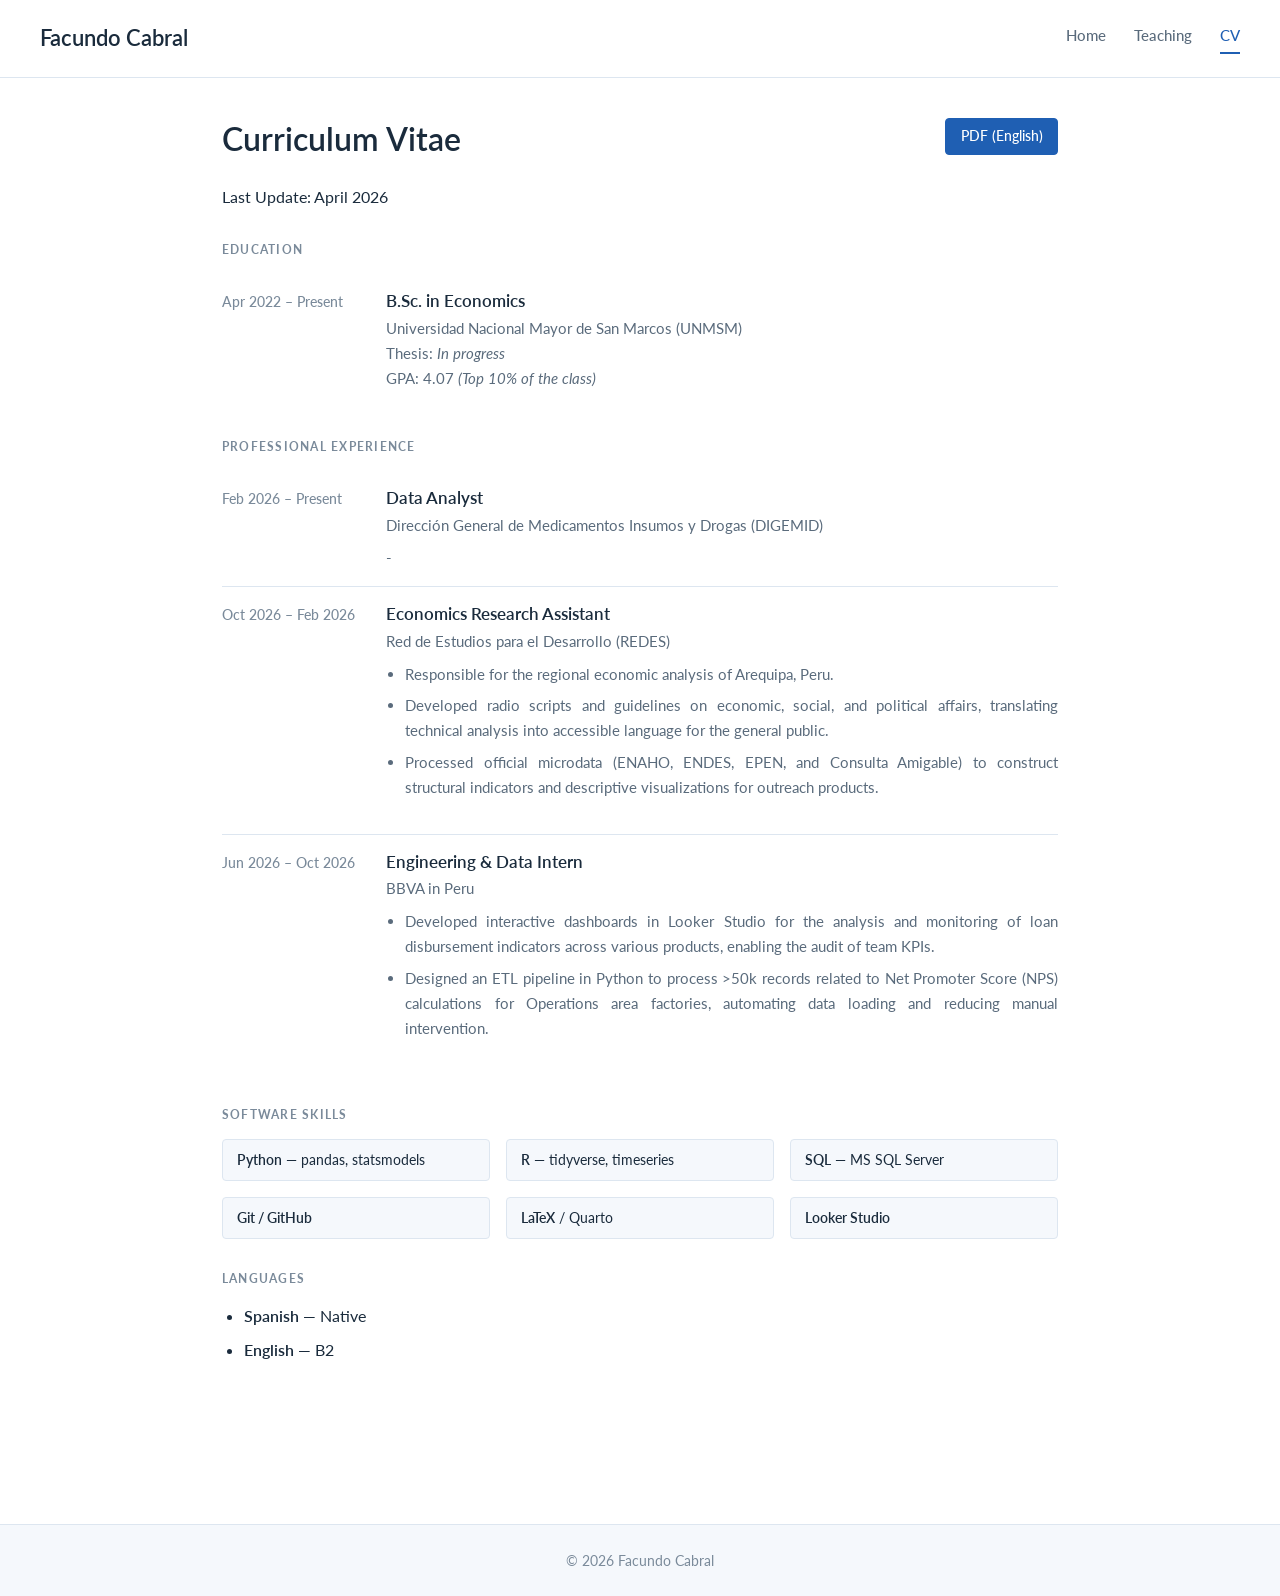
==== cv.html @ d29c53a3 "Initial commit: Portfolio deployment" ====
<!DOCTYPE html>
<html lang="es">
<head>
  <meta charset="UTF-8">
  <meta name="viewport" content="width=device-width, initial-scale=1.0">
  <title>CV — Facundo Cabral</title>
  <meta name="description" content="Currículum Vitae de Facundo Cabral.">
  <link rel="icon" type="image/svg+xml" href="assets/favicon.svg">
  <link rel="stylesheet" href="css/styles.css">
</head>
<body>

  <header class="site-header">
    <div class="header-inner">
      <a href="index.html" class="site-title">Facundo Cabral</a>
      <nav class="site-nav">
        <a href="index.html">Home</a>
        <a href="teaching.html">Teaching</a>
        <!--<a href="research.html">Research</a>-->
        <!--<a href="software.html">Software</a>-->
        <!--<a href="posts.html">Posts</a>-->
        <a href="cv.html" class="active">CV</a>
      </nav>
    </div>
  </header>

  <main class="page-single">

    <div style="display:flex;justify-content:space-between;align-items:flex-start;flex-wrap:wrap;gap:1rem;margin-bottom:1.5rem;">
      <h1 style="margin:0;">Curriculum Vitae</h1>
      <a href="#" class="btn btn-primary">PDF (English)</a>
    </div>
    <p>Last Update: April 2026</p>

    <div class="cv-block">
      <h2 class="section-label">Education</h2>
      <div class="cv-entry">
        <div class="cv-date">Apr 2022 – Present</div>
        <div class="cv-detail">
          <h4>B.Sc. in Economics</h4>
          <p>Universidad Nacional Mayor de San Marcos (UNMSM)</p>
          <p> Thesis: <em>In progress</em></p>
          <p> GPA: 4.07 <em>(Top 10% of the class)</em></p>
        </div>
      </div>
    </div>

    <div class="cv-block">
      <h2 class="section-label">Professional Experience</h2>
      <div class="cv-entry">
        <div class="cv-date">Feb 2026 – Present</div>
        <div class="cv-detail">
          <h4>Data Analyst</h4>
          <p class="place">Dirección General de Medicamentos Insumos y Drogas (DIGEMID)</p>
          <p>-</p>
        </div>
      </div>
      <div class="cv-entry">
        <div class="cv-date">Oct 2026 – Feb 2026</div>
        <div class="cv-detail">
          <h4>Economics Research Assistant</h4>
          <p class="place">Red de Estudios para el Desarrollo (REDES)</p>
          <ul class="cv-description">
              <li>Responsible for the regional economic analysis of Arequipa, Peru.</li>
              <li>Developed radio scripts and guidelines on economic, social, and political affairs, translating technical analysis into accessible language for the general public.</li>
              <li>Processed official microdata (ENAHO, ENDES, EPEN, and Consulta Amigable) to construct structural indicators and descriptive visualizations for outreach products.</li>
          </ul>
      </div>
      </div>
      <div class="cv-entry">
        <div class="cv-date">Jun 2026 – Oct 2026</div>
        <div class="cv-detail">
          <h4>Engineering &amp; Data Intern</h4>
          <p class="place">BBVA in Peru</p>
          <ul class="cv-description">
              <li>Developed interactive dashboards in Looker Studio for the analysis and monitoring of loan disbursement indicators across various products, enabling the audit of team KPIs.</li>
              <li>Designed an ETL pipeline in Python to process >50k records related to Net Promoter Score (NPS) calculations for Operations area factories, automating data loading and reducing manual intervention.</li>
          </ul>
      </div>
      </div>
    </div>

    <div class="cv-block">
      <h2 class="section-label">Software Skills</h2>
      <div class="skills-grid">
        <div class="skill-tag"><strong>Python</strong> — pandas, statsmodels</div>
        <div class="skill-tag"><strong>R</strong> — tidyverse, timeseries</div>
        <div class="skill-tag"><strong>SQL</strong> — MS SQL Server</div>
        <div class="skill-tag"><strong>Git / GitHub</strong></div>
        <div class="skill-tag"><strong>LaTeX</strong> / Quarto</div>
        <div class="skill-tag"><strong>Looker Studio</strong></div>
      </div>
    </div>

    <div class="cv-block">
      <h2 class="section-label">Languages</h2>
      <ul>
        <li><strong>Spanish</strong> — Native</li>
        <li><strong>English</strong> — B2</li>
      </ul>
    </div>

  </main>

  <footer class="site-footer">
    &copy; 2026 Facundo Cabral
  </footer>

</body>
</html>
---- css/styles.css ----
@import url("https://fonts.googleapis.com/css2?family=Lato:ital,wght@0,300;0,400;0,700;0,900;1,300;1,400;1,700&display=swap");

/* =========================================================
   Portfolio – Professional Blue Theme
   ========================================================= */

:root {
  --color-bg: #ffffff;
  --color-surface: #f5f8fc;
  --color-surface-alt: #eef3fa;
  --color-border: #dde6f0;
  --color-text: #1a2b3c;
  --color-text-muted: #5a6b7c;
  --color-text-soft: #7a8a9a;
  --color-accent: #1f5fb3;
  --color-accent-hover: #154a8f;
  --color-accent-soft: #e6efff;

  --font-serif: "Lato", -apple-system, BlinkMacSystemFont, "Segoe UI", sans-serif;
  --font-sans: "Lato", -apple-system, BlinkMacSystemFont, "Segoe UI", sans-serif;
  --font-mono: "Lato", -apple-system, BlinkMacSystemFont, "Segoe UI", sans-serif;

  --max-width: 1200px;
  --sidebar-width: 280px;

  --radius-sm: 4px;
  --radius-md: 8px;
  --radius-lg: 12px;

  --shadow-sm: 0 1px 2px rgba(26, 43, 60, 0.04);
  --shadow-md: 0 4px 12px rgba(26, 43, 60, 0.08);
}

* {
  box-sizing: border-box;
}

html {
  scroll-behavior: smooth;
}

body {
  margin: 0;
  padding: 0;
  font-family: var(--font-sans);
  font-size: 16px;
  line-height: 1.65;
  color: var(--color-text);
  background-color: var(--color-bg);
  -webkit-font-smoothing: antialiased;
  -moz-osx-font-smoothing: grayscale;
}

/* =========================================================
   Typography
   ========================================================= */

h1, h2, h3, h4, h5, h6 {
  font-family: var(--font-serif);
  font-weight: 600;
  color: var(--color-text);
  margin-top: 0;
  line-height: 1.3;
}

h1 { font-size: 2rem; margin-bottom: 1rem; }
h2 { font-size: 1.6rem; margin-bottom: 0.85rem; }
h3 { font-size: 1.25rem; margin-bottom: 0.6rem; }
h4 { font-size: 1.05rem; margin-bottom: 0.5rem; }

p {
  margin: 0 0 1.1rem;
  text-align: justify;
}

a {
  color: var(--color-accent);
  text-decoration: none;
  border-bottom: 1px solid transparent;
  transition: color 0.15s ease, border-color 0.15s ease;
}

a:hover {
  color: var(--color-accent-hover);
  border-bottom-color: var(--color-accent-hover);
}

code {
  font-family: var(--font-mono);
  font-size: 0.9em;
  background: var(--color-surface);
  padding: 0.15em 0.4em;
  border-radius: var(--radius-sm);
  color: var(--color-text);
}

ul {
  padding-left: 1.4rem;
  margin: 0 0 1.1rem;
  text-align: justify;
}

ul li {
  margin-bottom: 0.5rem;
}

em { font-style: italic; }
strong { font-weight: 600; }

/* =========================================================
   Layout
   ========================================================= */

.site-header {
  background: var(--color-bg);
  border-bottom: 1px solid var(--color-border);
  padding: 1.25rem 2rem;
  position: sticky;
  top: 0;
  z-index: 100;
  backdrop-filter: blur(8px);
  background: rgba(255, 255, 255, 0.92);
}

.header-inner {
  max-width: var(--max-width);
  margin: 0 auto;
  display: flex;
  align-items: center;
  justify-content: space-between;
  gap: 1.5rem;
}

.site-title {
  font-family: var(--font-serif);
  font-size: 1.4rem;
  font-weight: 600;
  color: var(--color-text);
  border-bottom: none;
}

.site-title:hover {
  color: var(--color-accent);
  border-bottom: none;
}

.site-nav {
  display: flex;
  gap: 1.75rem;
}

.site-nav a {
  color: var(--color-text-muted);
  font-size: 0.95rem;
  font-weight: 500;
  border-bottom: 2px solid transparent;
  padding-bottom: 0.25rem;
}

.site-nav a:hover,
.site-nav a.active {
  color: var(--color-accent);
  border-bottom-color: var(--color-accent);
}

/* Main wrapper */

.page {
  max-width: var(--max-width);
  margin: 0 auto;
  padding: 2.5rem 2rem 4rem;
  display: grid;
  grid-template-columns: var(--sidebar-width) 1fr;
  gap: 3rem;
}

.page-single {
  max-width: 900px;
  margin: 0 auto;
  padding: 2.5rem 2rem 4rem;
}

/* =========================================================
   Sidebar
   ========================================================= */

.sidebar {
  background: var(--color-surface);
  border: 1px solid var(--color-border);
  border-radius: var(--radius-lg);
  padding: 1.75rem;
  position: sticky;
  top: 6rem;
  align-self: start;
}

.sidebar-photo {
  width: 100%;
  aspect-ratio: 1;
  border-radius: var(--radius-md);
  background: var(--color-accent-soft);
  margin-bottom: 1.25rem;
  overflow: hidden;
  display: block;
}

.sidebar-photo img {
  width: 100%;
  height: 100%;
  object-fit: cover;
  display: block;
}

.sidebar-name {
  font-family: var(--font-serif);
  font-size: 1.5rem;
  font-weight: 600;
  margin: 0 0 0.75rem;
  color: var(--color-text);
}

.sidebar-tags {
  list-style: none;
  padding: 0;
  margin: 0 0 1.5rem;
  font-size: 0.95rem;
  color: var(--color-text-muted);
}

.sidebar-tags li {
  margin-bottom: 0.25rem;
}

.sidebar-section-label {
  font-size: 0.75rem;
  font-weight: 600;
  letter-spacing: 0.08em;
  text-transform: uppercase;
  color: var(--color-text-soft);
  margin-bottom: 0.6rem;
}

.sidebar-links {
  list-style: none;
  padding: 0;
  margin: 0;
}

.sidebar-links li {
  margin-bottom: 0.55rem;
}

.sidebar-links a {
  display: flex;
  align-items: center;
  gap: 0.6rem;
  color: var(--color-text);
  font-size: 0.95rem;
  border-bottom: none;
}

.sidebar-links a:hover {
  color: var(--color-accent);
}

.sidebar-links svg {
  width: 18px;
  height: 18px;
  flex-shrink: 0;
  color: var(--color-accent);
}

/* =========================================================
   Content
   ========================================================= */

.content {
  min-width: 0;
}

.content p {
  font-size: 1.02rem;
  color: var(--color-text);
}

.section {
  margin-bottom: 3rem;
}

.section-label {
  font-size: 0.78rem;
  font-weight: 700;
  letter-spacing: 0.1em;
  text-transform: uppercase;
  color: var(--color-text-soft);
  margin: 2rem 0 1rem;
}

/* Affiliations row */

.affiliations {
  display: flex;
  flex-wrap: wrap;
  align-items: center;
  justify-content: center;
  gap: 2rem;
  margin-top: 20px;
}

/* Agregamos esto para quitar la línea del enlace */
.affiliations a {
  text-decoration: none;
  border-bottom: none;
  display: inline-block;
}

.affiliation-logo {
  height: 56px;
  width: auto;
  max-width: 110px;
  object-fit: contain;
  opacity: 0.65;
  filter: grayscale(100%);
  transition: opacity 0.2s, filter 0.2s, transform 0.2s;
  /* Asegura que no haya bordes fantasmas */
  border: none; 
  display: block; 
}

.affiliation-logo:hover {
  opacity: 1;
  filter: grayscale(0%);
  transform: scale(1.05); /* Un ligero toque para que se sienta interactivo */
}

/* Card list (papers, posts, software) */

.card-list {
  list-style: none;
  padding: 0;
  margin: 0;
  display: flex;
  flex-direction: column;
  gap: 1.25rem;
}

.card {
  background: var(--color-bg);
  border: 1px solid var(--color-border);
  border-radius: var(--radius-md);
  padding: 1.5rem 1.75rem;
  transition: border-color 0.2s, box-shadow 0.2s;
}

.card:hover {
  border-color: var(--color-accent);
  box-shadow: var(--shadow-md);
}

.card-meta {
  font-size: 0.85rem;
  color: var(--color-text-soft);
  margin-bottom: 0.5rem;
  display: flex;
  flex-wrap: wrap;
  gap: 0.75rem;
}

.card-meta .badge {
  background: var(--color-accent-soft);
  color: var(--color-accent-hover);
  padding: 0.15rem 0.55rem;
  border-radius: 999px;
  font-size: 0.75rem;
  font-weight: 600;
  text-transform: uppercase;
  letter-spacing: 0.05em;
}

.card-title {
  font-family: var(--font-serif);
  font-size: 1.15rem;
  font-weight: 600;
  margin: 0 0 0.5rem;
  color: var(--color-text);
}

.card-subtitle {
  font-size: 0.95rem;
  color: var(--color-text-muted);
  margin: 0 0 0.75rem;
  font-style: italic;
}

.card-description {
  font-size: 0.95rem;
  color: var(--color-text-muted);
  margin: 0 0 0.75rem;
}

.card-actions {
  display: flex;
  flex-wrap: wrap;
  gap: 0.5rem;
  margin-top: 0.75rem;
}

.btn {
  display: inline-block;
  padding: 0.4rem 0.9rem;
  border-radius: var(--radius-sm);
  font-size: 0.85rem;
  font-weight: 500;
  border: 1px solid var(--color-border);
  background: var(--color-bg);
  color: var(--color-text);
  cursor: pointer;
  transition: all 0.15s ease;
  text-decoration: none;
  border-bottom: 1px solid var(--color-border);
}

.btn:hover {
  background: var(--color-accent);
  color: white;
  border-color: var(--color-accent);
}

.btn-primary {
  background: var(--color-accent);
  color: white;
  border-color: var(--color-accent);
}

.btn-primary:hover {
  background: var(--color-accent-hover);
  border-color: var(--color-accent-hover);
  color: white;
}

/* Recent Updates list */

.updates {
  list-style: disc;
  padding-left: 1.4rem;
  margin: 0;
}

.updates li {
  margin-bottom: 0.85rem;
  color: var(--color-text);
  font-size: 1.02rem;
}

/* CV layout */

.cv-block {
  margin-bottom: 2rem;
}

.cv-entry {
  display: grid;
  grid-template-columns: 140px 1fr;
  gap: 1.5rem;
  padding: 1rem 0;
  border-bottom: 1px solid var(--color-border);
}

.cv-entry:last-child {
  border-bottom: none;
}

.cv-date {
  font-size: 0.9rem;
  color: var(--color-text-soft);
  font-weight: 500;
}

.cv-detail h4 {
  margin: 0 0 0.25rem;
  font-family: var(--font-sans);
  font-size: 1.05rem;
  font-weight: 600;
}

.cv-detail .place {
  color: var(--color-text-muted);
  font-size: 0.95rem;
  margin: 0 0 0.4rem;
}

.cv-detail p {
  font-size: 0.95rem;
  color: var(--color-text-muted);
  margin: 0;
}

.cv-description {
  padding-left: 1.2rem; /* Reduce el espacio a la izquierda */
  margin-top: 0.5rem;   /* Espacio entre el nombre del lugar y la lista */
}

.cv-description li {
  font-size: 0.95rem;   /* Tamaño adecuado para descripciones de CV */
  color: var(--color-text-muted);
  margin-bottom: 0.4rem;
  text-align: justify;  /* Mantiene el estilo justificado que pediste */
}

.skills-grid {
  display: grid;
  grid-template-columns: repeat(auto-fill, minmax(200px, 1fr));
  gap: 1rem;
}

.skill-tag {
  background: var(--color-surface);
  border: 1px solid var(--color-border);
  padding: 0.5rem 0.85rem;
  border-radius: var(--radius-sm);
  font-size: 0.9rem;
  color: var(--color-text);
}

/* =========================================================
   Footer
   ========================================================= */

.site-footer {
  background: var(--color-surface);
  border-top: 1px solid var(--color-border);
  padding: 1.5rem 2rem;
  text-align: center;
  color: var(--color-text-soft);
  font-size: 0.9rem;
  margin-top: 4rem;
}

/* =========================================================
   Responsive
   ========================================================= */

@media (max-width: 900px) {
  .page {
    grid-template-columns: 1fr;
    gap: 2rem;
    padding: 1.5rem 1.25rem 3rem;
  }

  .sidebar {
    position: static;
    max-width: 380px;
    margin: 0 auto;
  }

  .header-inner {
    flex-direction: column;
    gap: 0.75rem;
  }

  .site-nav {
    flex-wrap: wrap;
    justify-content: center;
    gap: 1rem;
  }

  .cv-entry {
    grid-template-columns: 1fr;
    gap: 0.5rem;
  }
}

@media (max-width: 480px) {
  h1 { font-size: 1.6rem; }
  h2 { font-size: 1.35rem; }
  .site-header { padding: 1rem; }
  .site-title { font-size: 1.2rem; }
}
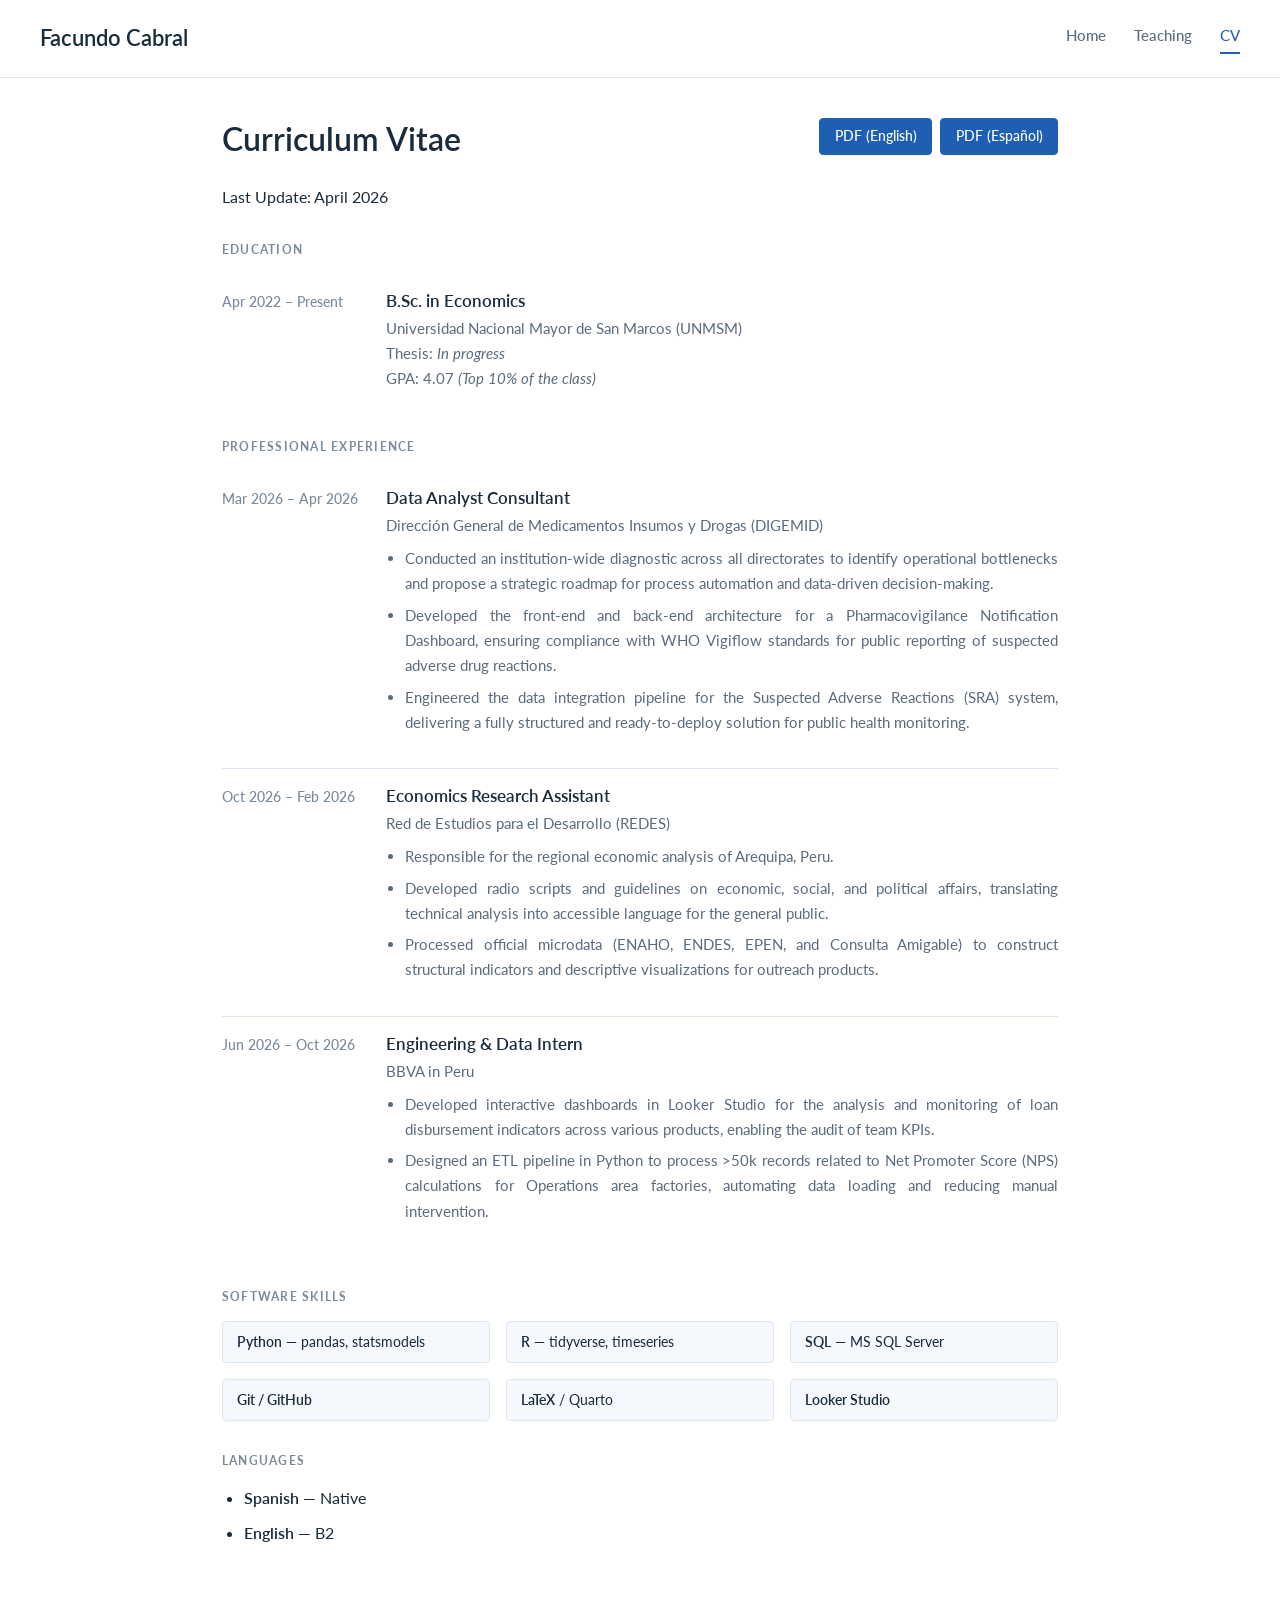
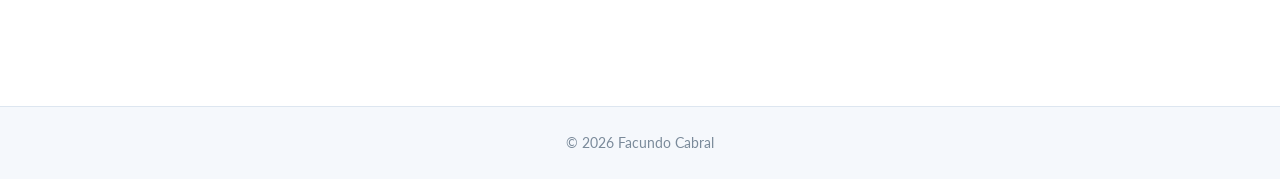
==== commit c8b81cb4: "feat: Update" ====
--- a/cv.html
+++ b/cv.html
@@ -6,7 +6,7 @@
   <title>CV — Facundo Cabral</title>
   <meta name="description" content="Currículum Vitae de Facundo Cabral.">
   <link rel="icon" type="image/svg+xml" href="assets/favicon.svg">
-  <link rel="stylesheet" href="css/styles.css">
+  <link rel="stylesheet" href="assets/css/styles.css">
 </head>
 <body>
 
@@ -28,7 +28,10 @@
 
     <div style="display:flex;justify-content:space-between;align-items:flex-start;flex-wrap:wrap;gap:1rem;margin-bottom:1.5rem;">
       <h1 style="margin:0;">Curriculum Vitae</h1>
-      <a href="#" class="btn btn-primary">PDF (English)</a>
+      <div style="display:flex;flex-wrap:wrap;gap:0.5rem;">
+        <a href="assets/docs/cv-facundo-cabral-en.pdf" class="btn btn-primary">PDF (English)</a>
+        <a href="assets/docs/cv-facundo-cabral-es.pdf" class="btn btn-primary">PDF (Español)</a>
+      </div>
     </div>
     <p>Last Update: April 2026</p>
 
@@ -48,11 +51,18 @@
     <div class="cv-block">
       <h2 class="section-label">Professional Experience</h2>
       <div class="cv-entry">
-        <div class="cv-date">Feb 2026 – Present</div>
+        <div class="cv-date">Mar 2026 – Apr 2026</div>
         <div class="cv-detail">
-          <h4>Data Analyst</h4>
-          <p class="place">Dirección General de Medicamentos Insumos y Drogas (DIGEMID)</p>
-          <p>-</p>
+          <div class="cv-detail">
+            <h4>Data Analyst Consultant</h4>
+            <p class="place">Dirección General de Medicamentos Insumos y Drogas (DIGEMID)</p>
+            
+            <ul class="cv-description">
+                <li>Conducted an institution-wide diagnostic across all directorates to identify operational bottlenecks and propose a strategic roadmap for process automation and data-driven decision-making.</li>
+                <li>Developed the front-end and back-end architecture for a Pharmacovigilance Notification Dashboard, ensuring compliance with WHO Vigiflow standards for public reporting of suspected adverse drug reactions.</li>
+                <li>Engineered the data integration pipeline for the Suspected Adverse Reactions (SRA) system, delivering a fully structured and ready-to-deploy solution for public health monitoring.</li>
+            </ul>
+        </div>
         </div>
       </div>
       <div class="cv-entry">
--- a/assets/css/styles.css
+++ b/assets/css/styles.css
@@ -0,0 +1,578 @@
+@import url("https://fonts.googleapis.com/css2?family=Lato:ital,wght@0,300;0,400;0,700;0,900;1,300;1,400;1,700&display=swap");
+
+/* =========================================================
+   Portfolio – Professional Blue Theme
+   ========================================================= */
+
+:root {
+  --color-bg: #ffffff;
+  --color-surface: #f5f8fc;
+  --color-surface-alt: #eef3fa;
+  --color-border: #dde6f0;
+  --color-text: #1a2b3c;
+  --color-text-muted: #5a6b7c;
+  --color-text-soft: #7a8a9a;
+  --color-accent: #1f5fb3;
+  --color-accent-hover: #154a8f;
+  --color-accent-soft: #e6efff;
+
+  --font-serif: "Lato", -apple-system, BlinkMacSystemFont, "Segoe UI", sans-serif;
+  --font-sans: "Lato", -apple-system, BlinkMacSystemFont, "Segoe UI", sans-serif;
+  --font-mono: "Lato", -apple-system, BlinkMacSystemFont, "Segoe UI", sans-serif;
+
+  --max-width: 1200px;
+  --sidebar-width: 280px;
+
+  --radius-sm: 4px;
+  --radius-md: 8px;
+  --radius-lg: 12px;
+
+  --shadow-sm: 0 1px 2px rgba(26, 43, 60, 0.04);
+  --shadow-md: 0 4px 12px rgba(26, 43, 60, 0.08);
+}
+
+* {
+  box-sizing: border-box;
+}
+
+html {
+  scroll-behavior: smooth;
+}
+
+body {
+  margin: 0;
+  padding: 0;
+  font-family: var(--font-sans);
+  font-size: 16px;
+  line-height: 1.65;
+  color: var(--color-text);
+  background-color: var(--color-bg);
+  -webkit-font-smoothing: antialiased;
+  -moz-osx-font-smoothing: grayscale;
+}
+
+/* =========================================================
+   Typography
+   ========================================================= */
+
+h1, h2, h3, h4, h5, h6 {
+  font-family: var(--font-serif);
+  font-weight: 600;
+  color: var(--color-text);
+  margin-top: 0;
+  line-height: 1.3;
+}
+
+h1 { font-size: 2rem; margin-bottom: 1rem; }
+h2 { font-size: 1.6rem; margin-bottom: 0.85rem; }
+h3 { font-size: 1.25rem; margin-bottom: 0.6rem; }
+h4 { font-size: 1.05rem; margin-bottom: 0.5rem; }
+
+p {
+  margin: 0 0 1.1rem;
+  text-align: justify;
+}
+
+a {
+  color: var(--color-accent);
+  text-decoration: none;
+  border-bottom: 1px solid transparent;
+  transition: color 0.15s ease, border-color 0.15s ease;
+}
+
+a:hover {
+  color: var(--color-accent-hover);
+  border-bottom-color: var(--color-accent-hover);
+}
+
+code {
+  font-family: var(--font-mono);
+  font-size: 0.9em;
+  background: var(--color-surface);
+  padding: 0.15em 0.4em;
+  border-radius: var(--radius-sm);
+  color: var(--color-text);
+}
+
+ul {
+  padding-left: 1.4rem;
+  margin: 0 0 1.1rem;
+  text-align: justify;
+}
+
+ul li {
+  margin-bottom: 0.5rem;
+}
+
+em { font-style: italic; }
+strong { font-weight: 600; }
+
+/* =========================================================
+   Layout
+   ========================================================= */
+
+.site-header {
+  background: var(--color-bg);
+  border-bottom: 1px solid var(--color-border);
+  padding: 1.25rem 2rem;
+  position: sticky;
+  top: 0;
+  z-index: 100;
+  backdrop-filter: blur(8px);
+  background: rgba(255, 255, 255, 0.92);
+}
+
+.header-inner {
+  max-width: var(--max-width);
+  margin: 0 auto;
+  display: flex;
+  align-items: center;
+  justify-content: space-between;
+  gap: 1.5rem;
+}
+
+.site-title {
+  font-family: var(--font-serif);
+  font-size: 1.4rem;
+  font-weight: 600;
+  color: var(--color-text);
+  border-bottom: none;
+}
+
+.site-title:hover {
+  color: var(--color-accent);
+  border-bottom: none;
+}
+
+.site-nav {
+  display: flex;
+  gap: 1.75rem;
+}
+
+.site-nav a {
+  color: var(--color-text-muted);
+  font-size: 0.95rem;
+  font-weight: 500;
+  border-bottom: 2px solid transparent;
+  padding-bottom: 0.25rem;
+}
+
+.site-nav a:hover,
+.site-nav a.active {
+  color: var(--color-accent);
+  border-bottom-color: var(--color-accent);
+}
+
+/* Main wrapper */
+
+.page {
+  max-width: var(--max-width);
+  margin: 0 auto;
+  padding: 2.5rem 2rem 4rem;
+  display: grid;
+  grid-template-columns: var(--sidebar-width) 1fr;
+  gap: 3rem;
+}
+
+.page-single {
+  max-width: 900px;
+  margin: 0 auto;
+  padding: 2.5rem 2rem 4rem;
+}
+
+/* =========================================================
+   Sidebar
+   ========================================================= */
+
+.sidebar {
+  background: var(--color-surface);
+  border: 1px solid var(--color-border);
+  border-radius: var(--radius-lg);
+  padding: 1.75rem;
+  position: sticky;
+  top: 6rem;
+  align-self: start;
+}
+
+.sidebar-photo {
+  width: 100%;
+  aspect-ratio: 1;
+  border-radius: var(--radius-md);
+  background: var(--color-accent-soft);
+  margin-bottom: 1.25rem;
+  overflow: hidden;
+  display: block;
+}
+
+.sidebar-photo img {
+  width: 100%;
+  height: 100%;
+  object-fit: cover;
+  display: block;
+}
+
+.sidebar-name {
+  font-family: var(--font-serif);
+  font-size: 1.5rem;
+  font-weight: 600;
+  margin: 0 0 0.75rem;
+  color: var(--color-text);
+}
+
+.sidebar-tags {
+  list-style: none;
+  padding: 0;
+  margin: 0 0 1.5rem;
+  font-size: 0.95rem;
+  color: var(--color-text-muted);
+}
+
+.sidebar-tags li {
+  margin-bottom: 0.25rem;
+}
+
+.sidebar-section-label {
+  font-size: 0.75rem;
+  font-weight: 600;
+  letter-spacing: 0.08em;
+  text-transform: uppercase;
+  color: var(--color-text-soft);
+  margin-bottom: 0.6rem;
+}
+
+.sidebar-links {
+  list-style: none;
+  padding: 0;
+  margin: 0;
+}
+
+.sidebar-links li {
+  margin-bottom: 0.55rem;
+}
+
+.sidebar-links a {
+  display: flex;
+  align-items: center;
+  gap: 0.6rem;
+  color: var(--color-text);
+  font-size: 0.95rem;
+  border-bottom: none;
+}
+
+.sidebar-links a:hover {
+  color: var(--color-accent);
+}
+
+.sidebar-links svg {
+  width: 18px;
+  height: 18px;
+  flex-shrink: 0;
+  color: var(--color-accent);
+}
+
+/* =========================================================
+   Content
+   ========================================================= */
+
+.content {
+  min-width: 0;
+}
+
+.content p {
+  font-size: 1.02rem;
+  color: var(--color-text);
+}
+
+.section {
+  margin-bottom: 3rem;
+}
+
+.section-label {
+  font-size: 0.78rem;
+  font-weight: 700;
+  letter-spacing: 0.1em;
+  text-transform: uppercase;
+  color: var(--color-text-soft);
+  margin: 2rem 0 1rem;
+}
+
+/* Affiliations row */
+
+.affiliations {
+  display: flex;
+  flex-wrap: wrap;
+  align-items: center;
+  justify-content: center;
+  gap: 2rem;
+  margin-top: 20px;
+}
+
+/* Agregamos esto para quitar la línea del enlace */
+.affiliations a {
+  text-decoration: none;
+  border-bottom: none;
+  display: inline-block;
+}
+
+.affiliation-logo {
+  height: 56px;
+  width: auto;
+  max-width: 110px;
+  object-fit: contain;
+  opacity: 0.65;
+  filter: grayscale(100%);
+  transition: opacity 0.2s, filter 0.2s, transform 0.2s;
+  /* Asegura que no haya bordes fantasmas */
+  border: none; 
+  display: block; 
+}
+
+.affiliation-logo:hover {
+  opacity: 1;
+  filter: grayscale(0%);
+  transform: scale(1.05); /* Un ligero toque para que se sienta interactivo */
+}
+
+/* Card list (papers, posts, software) */
+
+.card-list {
+  list-style: none;
+  padding: 0;
+  margin: 0;
+  display: flex;
+  flex-direction: column;
+  gap: 1.25rem;
+}
+
+.card {
+  background: var(--color-bg);
+  border: 1px solid var(--color-border);
+  border-radius: var(--radius-md);
+  padding: 1.5rem 1.75rem;
+  transition: border-color 0.2s, box-shadow 0.2s;
+}
+
+.card:hover {
+  border-color: var(--color-accent);
+  box-shadow: var(--shadow-md);
+}
+
+.card-meta {
+  font-size: 0.85rem;
+  color: var(--color-text-soft);
+  margin-bottom: 0.5rem;
+  display: flex;
+  flex-wrap: wrap;
+  gap: 0.75rem;
+}
+
+.card-meta .badge {
+  background: var(--color-accent-soft);
+  color: var(--color-accent-hover);
+  padding: 0.15rem 0.55rem;
+  border-radius: 999px;
+  font-size: 0.75rem;
+  font-weight: 600;
+  text-transform: uppercase;
+  letter-spacing: 0.05em;
+}
+
+.card-title {
+  font-family: var(--font-serif);
+  font-size: 1.15rem;
+  font-weight: 600;
+  margin: 0 0 0.5rem;
+  color: var(--color-text);
+}
+
+.card-subtitle {
+  font-size: 0.95rem;
+  color: var(--color-text-muted);
+  margin: 0 0 0.75rem;
+  font-style: italic;
+}
+
+.card-description {
+  font-size: 0.95rem;
+  color: var(--color-text-muted);
+  margin: 0 0 0.75rem;
+}
+
+.card-actions {
+  display: flex;
+  flex-wrap: wrap;
+  gap: 0.5rem;
+  margin-top: 0.75rem;
+}
+
+.btn {
+  display: inline-block;
+  padding: 0.4rem 0.9rem;
+  border-radius: var(--radius-sm);
+  font-size: 0.85rem;
+  font-weight: 500;
+  border: 1px solid var(--color-border);
+  background: var(--color-bg);
+  color: var(--color-text);
+  cursor: pointer;
+  transition: all 0.15s ease;
+  text-decoration: none;
+  border-bottom: 1px solid var(--color-border);
+}
+
+.btn:hover {
+  background: var(--color-accent);
+  color: white;
+  border-color: var(--color-accent);
+}
+
+.btn-primary {
+  background: var(--color-accent);
+  color: white;
+  border-color: var(--color-accent);
+}
+
+.btn-primary:hover {
+  background: var(--color-accent-hover);
+  border-color: var(--color-accent-hover);
+  color: white;
+}
+
+/* Recent Updates list */
+
+.updates {
+  list-style: disc;
+  padding-left: 1.4rem;
+  margin: 0;
+}
+
+.updates li {
+  margin-bottom: 0.85rem;
+  color: var(--color-text);
+  font-size: 1.02rem;
+}
+
+/* CV layout */
+
+.cv-block {
+  margin-bottom: 2rem;
+}
+
+.cv-entry {
+  display: grid;
+  grid-template-columns: 140px 1fr;
+  gap: 1.5rem;
+  padding: 1rem 0;
+  border-bottom: 1px solid var(--color-border);
+}
+
+.cv-entry:last-child {
+  border-bottom: none;
+}
+
+.cv-date {
+  font-size: 0.9rem;
+  color: var(--color-text-soft);
+  font-weight: 500;
+}
+
+.cv-detail h4 {
+  margin: 0 0 0.25rem;
+  font-family: var(--font-sans);
+  font-size: 1.05rem;
+  font-weight: 600;
+}
+
+.cv-detail .place {
+  color: var(--color-text-muted);
+  font-size: 0.95rem;
+  margin: 0 0 0.4rem;
+}
+
+.cv-detail p {
+  font-size: 0.95rem;
+  color: var(--color-text-muted);
+  margin: 0;
+}
+
+.cv-description {
+  padding-left: 1.2rem; /* Reduce el espacio a la izquierda */
+  margin-top: 0.5rem;   /* Espacio entre el nombre del lugar y la lista */
+}
+
+.cv-description li {
+  font-size: 0.95rem;   /* Tamaño adecuado para descripciones de CV */
+  color: var(--color-text-muted);
+  margin-bottom: 0.4rem;
+  text-align: justify;  /* Mantiene el estilo justificado que pediste */
+}
+
+.skills-grid {
+  display: grid;
+  grid-template-columns: repeat(auto-fill, minmax(200px, 1fr));
+  gap: 1rem;
+}
+
+.skill-tag {
+  background: var(--color-surface);
+  border: 1px solid var(--color-border);
+  padding: 0.5rem 0.85rem;
+  border-radius: var(--radius-sm);
+  font-size: 0.9rem;
+  color: var(--color-text);
+}
+
+/* =========================================================
+   Footer
+   ========================================================= */
+
+.site-footer {
+  background: var(--color-surface);
+  border-top: 1px solid var(--color-border);
+  padding: 1.5rem 2rem;
+  text-align: center;
+  color: var(--color-text-soft);
+  font-size: 0.9rem;
+  margin-top: 4rem;
+}
+
+/* =========================================================
+   Responsive
+   ========================================================= */
+
+@media (max-width: 900px) {
+  .page {
+    grid-template-columns: 1fr;
+    gap: 2rem;
+    padding: 1.5rem 1.25rem 3rem;
+  }
+
+  .sidebar {
+    position: static;
+    max-width: 380px;
+    margin: 0 auto;
+  }
+
+  .header-inner {
+    flex-direction: column;
+    gap: 0.75rem;
+  }
+
+  .site-nav {
+    flex-wrap: wrap;
+    justify-content: center;
+    gap: 1rem;
+  }
+
+  .cv-entry {
+    grid-template-columns: 1fr;
+    gap: 0.5rem;
+  }
+}
+
+@media (max-width: 480px) {
+  h1 { font-size: 1.6rem; }
+  h2 { font-size: 1.35rem; }
+  .site-header { padding: 1rem; }
+  .site-title { font-size: 1.2rem; }
+}
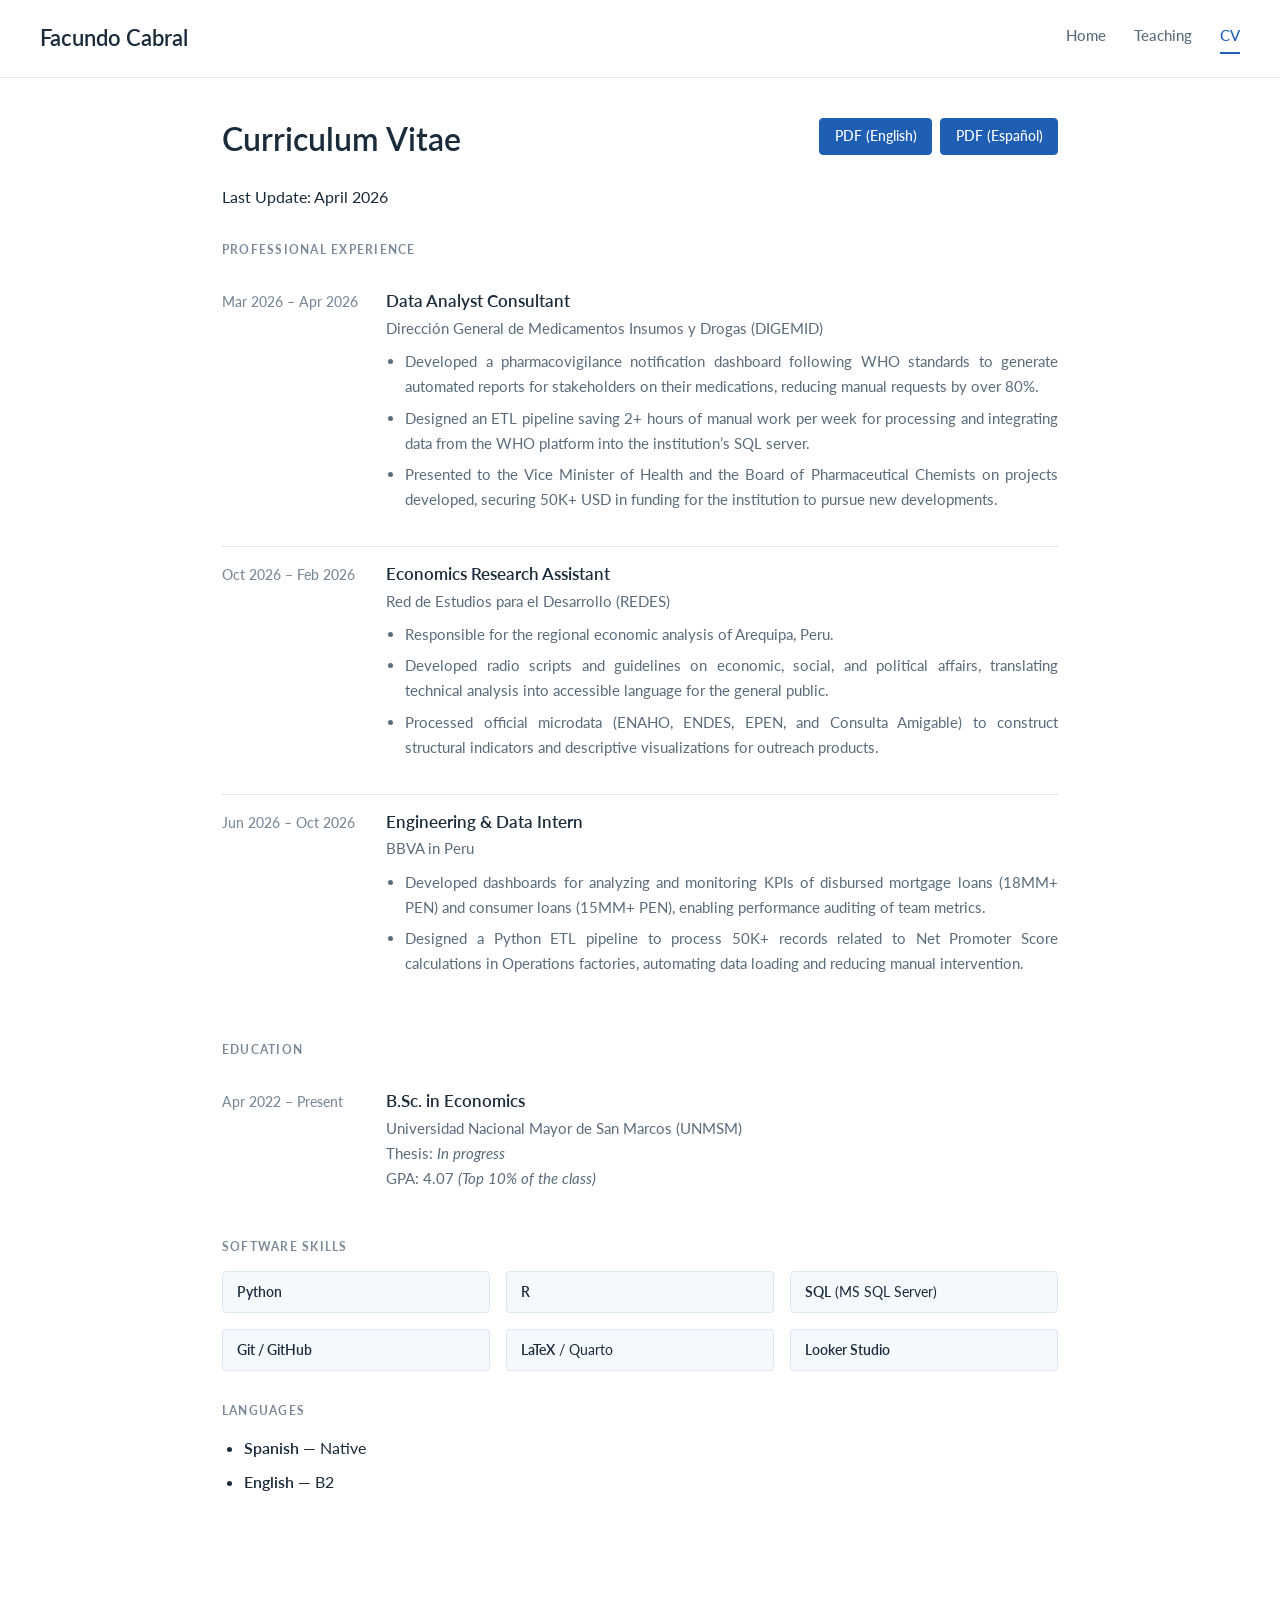
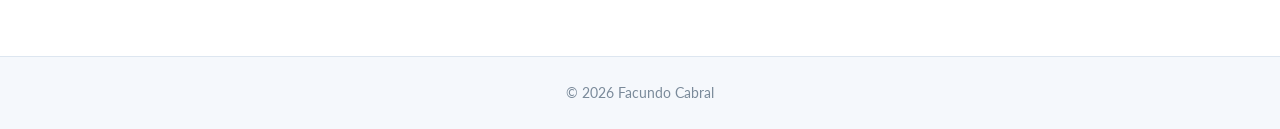
==== commit 7ac7f455: "feat: Update" ====
--- a/cv.html
+++ b/cv.html
@@ -3,9 +3,9 @@
 <head>
   <meta charset="UTF-8">
   <meta name="viewport" content="width=device-width, initial-scale=1.0">
-  <title>CV — Facundo Cabral</title>
+  <title>Facundo Cabral | CV</title>
   <meta name="description" content="Currículum Vitae de Facundo Cabral.">
-  <link rel="icon" type="image/svg+xml" href="assets/favicon.svg">
+  <link rel="icon" type="image/svg+xml" href="assets/favicon.png">
   <link rel="stylesheet" href="assets/css/styles.css">
 </head>
 <body>
@@ -29,24 +29,11 @@
     <div style="display:flex;justify-content:space-between;align-items:flex-start;flex-wrap:wrap;gap:1rem;margin-bottom:1.5rem;">
       <h1 style="margin:0;">Curriculum Vitae</h1>
       <div style="display:flex;flex-wrap:wrap;gap:0.5rem;">
-        <a href="assets/docs/cv-facundo-cabral-en.pdf" class="btn btn-primary">PDF (English)</a>
-        <a href="assets/docs/cv-facundo-cabral-es.pdf" class="btn btn-primary">PDF (Español)</a>
+        <a href="assets/docs/cv_facundo_cabral_en.pdf" target="_blank" rel="noopener noreferrer" class="btn btn-primary">PDF (English)</a>
+        <a href="assets/docs/cv_facundo_cabral_es.pdf" target="_blank" rel="noopener noreferrer" class="btn btn-primary">PDF (Español)</a>
       </div>
     </div>
     <p>Last Update: April 2026</p>
-
-    <div class="cv-block">
-      <h2 class="section-label">Education</h2>
-      <div class="cv-entry">
-        <div class="cv-date">Apr 2022 – Present</div>
-        <div class="cv-detail">
-          <h4>B.Sc. in Economics</h4>
-          <p>Universidad Nacional Mayor de San Marcos (UNMSM)</p>
-          <p> Thesis: <em>In progress</em></p>
-          <p> GPA: 4.07 <em>(Top 10% of the class)</em></p>
-        </div>
-      </div>
-    </div>
 
     <div class="cv-block">
       <h2 class="section-label">Professional Experience</h2>
@@ -56,11 +43,10 @@
           <div class="cv-detail">
             <h4>Data Analyst Consultant</h4>
             <p class="place">Dirección General de Medicamentos Insumos y Drogas (DIGEMID)</p>
-            
             <ul class="cv-description">
-                <li>Conducted an institution-wide diagnostic across all directorates to identify operational bottlenecks and propose a strategic roadmap for process automation and data-driven decision-making.</li>
-                <li>Developed the front-end and back-end architecture for a Pharmacovigilance Notification Dashboard, ensuring compliance with WHO Vigiflow standards for public reporting of suspected adverse drug reactions.</li>
-                <li>Engineered the data integration pipeline for the Suspected Adverse Reactions (SRA) system, delivering a fully structured and ready-to-deploy solution for public health monitoring.</li>
+                <li>Developed a pharmacovigilance notification dashboard following WHO standards to generate automated reports for stakeholders on their medications, reducing manual requests by over 80%.</li>
+                <li>Designed an ETL pipeline saving 2+ hours of manual work per week for processing and integrating data from the WHO platform into the institution’s SQL server.</li>
+                <li>Presented to the Vice Minister of Health and the Board of Pharmaceutical Chemists on projects developed, securing 50K+ USD in funding for the institution to pursue new developments.</li>
             </ul>
         </div>
         </div>
@@ -83,19 +69,32 @@
           <h4>Engineering &amp; Data Intern</h4>
           <p class="place">BBVA in Peru</p>
           <ul class="cv-description">
-              <li>Developed interactive dashboards in Looker Studio for the analysis and monitoring of loan disbursement indicators across various products, enabling the audit of team KPIs.</li>
-              <li>Designed an ETL pipeline in Python to process >50k records related to Net Promoter Score (NPS) calculations for Operations area factories, automating data loading and reducing manual intervention.</li>
+              <li>Developed dashboards for analyzing and monitoring KPIs of disbursed mortgage loans (18MM+ PEN) and consumer loans (15MM+ PEN), enabling performance auditing of team metrics.</li>
+              <li>Designed a Python ETL pipeline to process 50K+ records related to Net Promoter Score calculations in Operations factories, automating data loading and reducing manual intervention.</li>
           </ul>
       </div>
       </div>
     </div>
 
     <div class="cv-block">
+      <h2 class="section-label">Education</h2>
+      <div class="cv-entry">
+        <div class="cv-date">Apr 2022 – Present</div>
+        <div class="cv-detail">
+          <h4>B.Sc. in Economics</h4>
+          <p>Universidad Nacional Mayor de San Marcos (UNMSM)</p>
+          <p> Thesis: <em>In progress</em></p>
+          <p> GPA: 4.07 <em>(Top 10% of the class)</em></p>
+        </div>
+      </div>
+    </div>
+    
+    <div class="cv-block">
       <h2 class="section-label">Software Skills</h2>
       <div class="skills-grid">
-        <div class="skill-tag"><strong>Python</strong> — pandas, statsmodels</div>
-        <div class="skill-tag"><strong>R</strong> — tidyverse, timeseries</div>
-        <div class="skill-tag"><strong>SQL</strong> — MS SQL Server</div>
+        <div class="skill-tag"><strong>Python</strong></div>
+        <div class="skill-tag"><strong>R</strong></div>
+        <div class="skill-tag"><strong>SQL</strong> (MS SQL Server)</div>
         <div class="skill-tag"><strong>Git / GitHub</strong></div>
         <div class="skill-tag"><strong>LaTeX</strong> / Quarto</div>
         <div class="skill-tag"><strong>Looker Studio</strong></div>
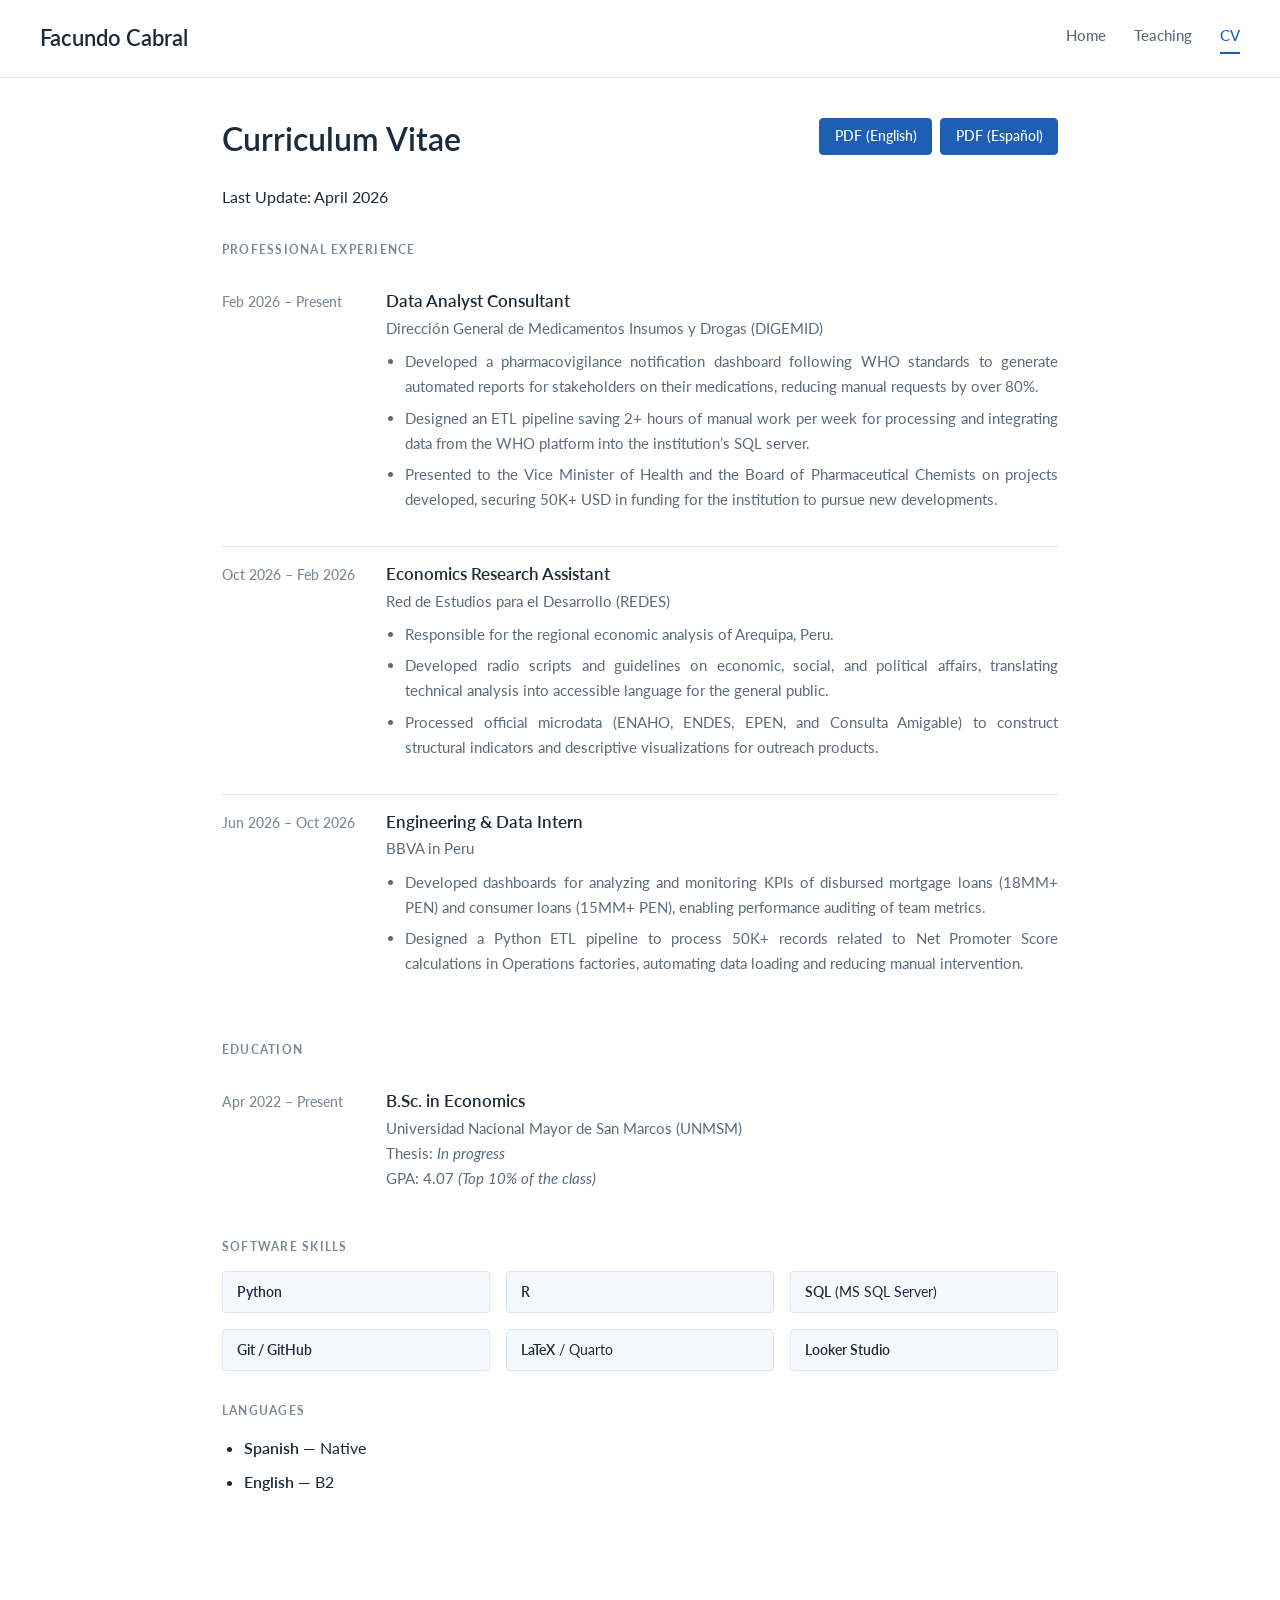
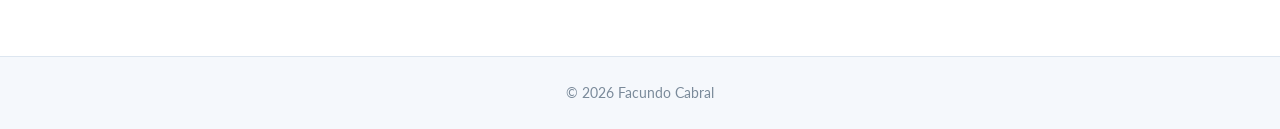
==== commit 03b1d0a4: "feat: Update cv.html and README.md" ====
--- a/cv.html
+++ b/cv.html
@@ -38,7 +38,7 @@
     <div class="cv-block">
       <h2 class="section-label">Professional Experience</h2>
       <div class="cv-entry">
-        <div class="cv-date">Mar 2026 – Apr 2026</div>
+        <div class="cv-date">Feb 2026 – Present</div>
         <div class="cv-detail">
           <div class="cv-detail">
             <h4>Data Analyst Consultant</h4>
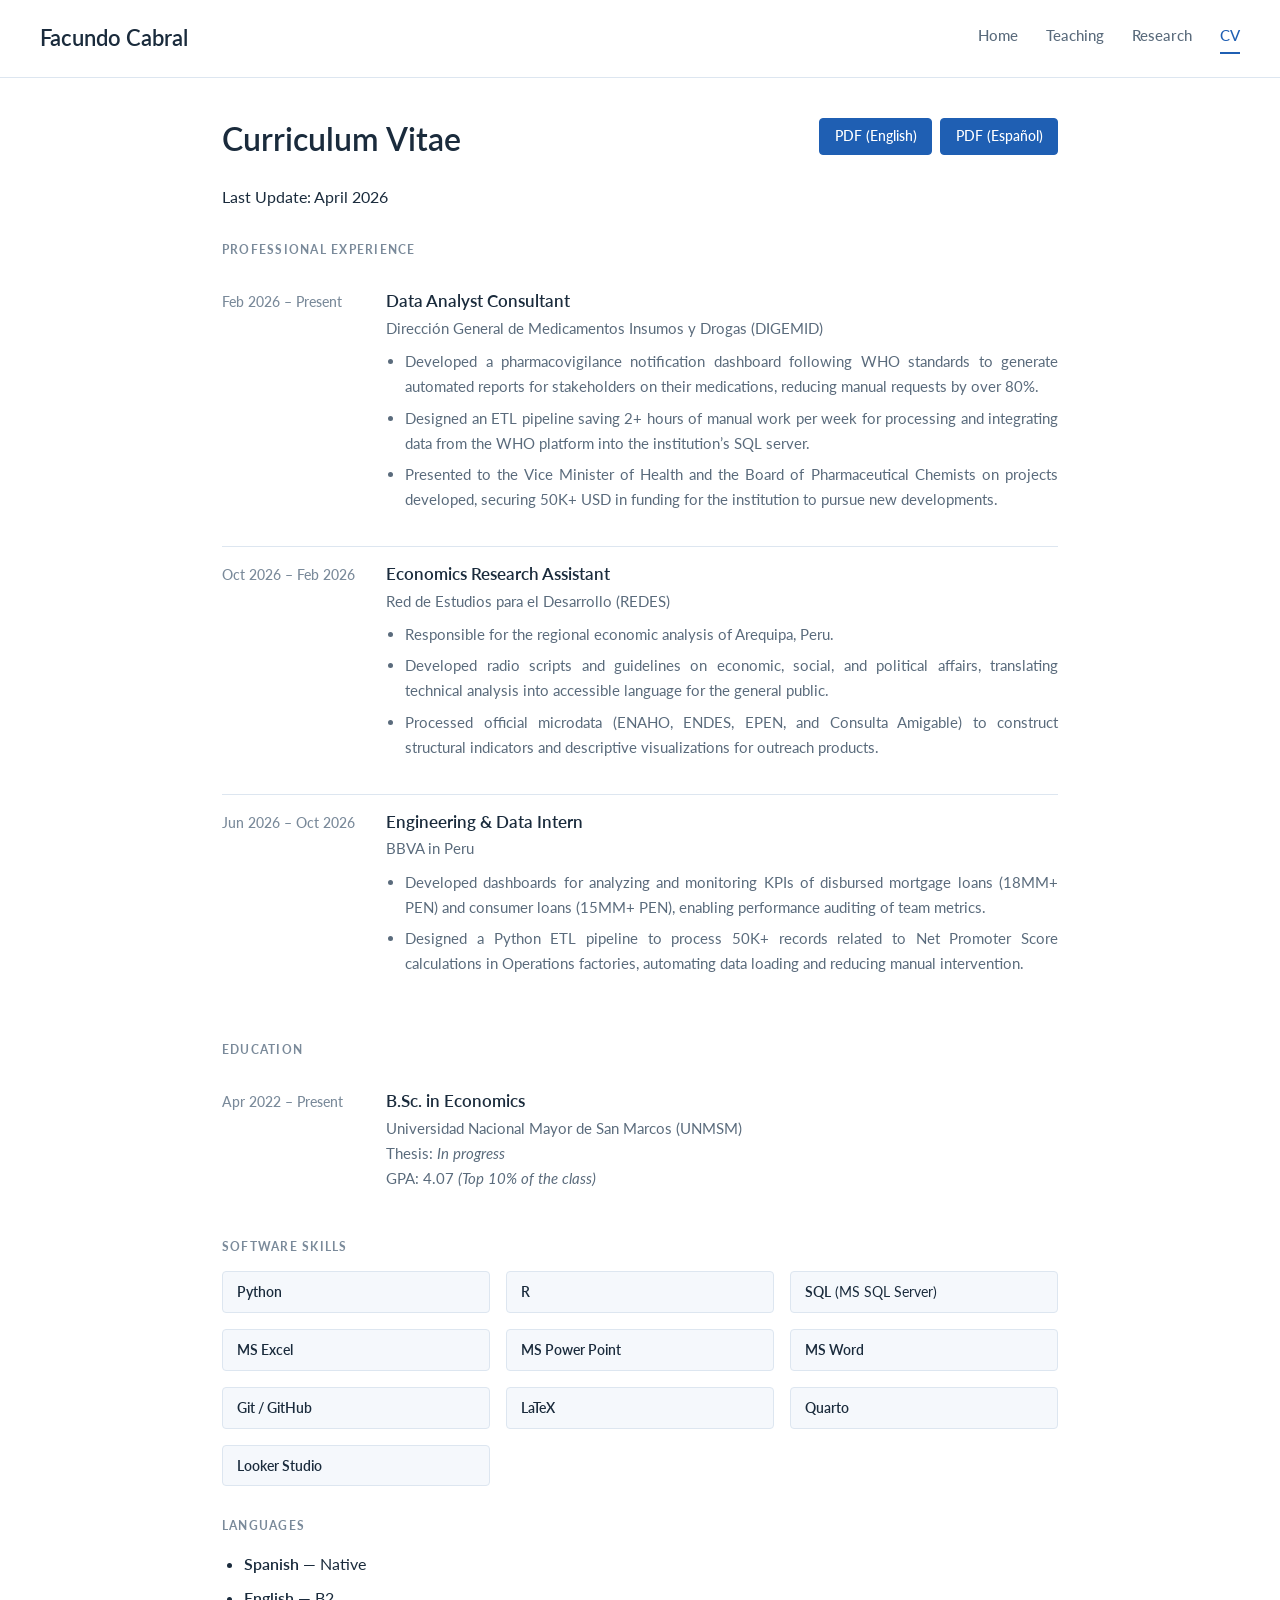
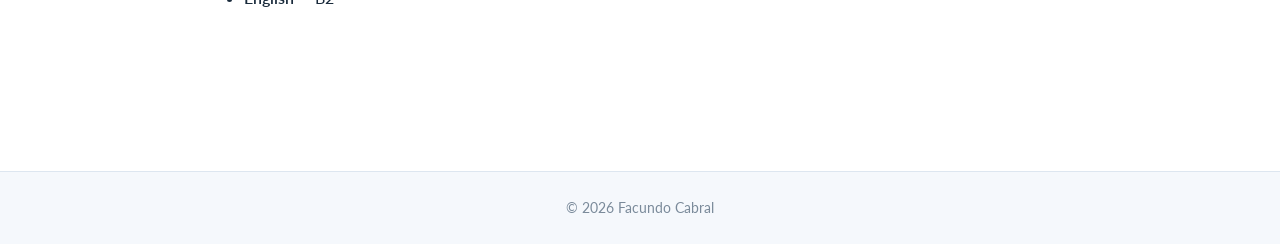
==== commit c386996f: "feat: Update CVs and Research page" ====
--- a/cv.html
+++ b/cv.html
@@ -16,7 +16,7 @@
       <nav class="site-nav">
         <a href="index.html">Home</a>
         <a href="teaching.html">Teaching</a>
-        <!--<a href="research.html">Research</a>-->
+        <a href="research.html">Research</a>
         <!--<a href="software.html">Software</a>-->
         <!--<a href="posts.html">Posts</a>-->
         <a href="cv.html" class="active">CV</a>
@@ -29,8 +29,8 @@
     <div style="display:flex;justify-content:space-between;align-items:flex-start;flex-wrap:wrap;gap:1rem;margin-bottom:1.5rem;">
       <h1 style="margin:0;">Curriculum Vitae</h1>
       <div style="display:flex;flex-wrap:wrap;gap:0.5rem;">
-        <a href="assets/docs/cv_facundo_cabral_en.pdf" target="_blank" rel="noopener noreferrer" class="btn btn-primary">PDF (English)</a>
-        <a href="assets/docs/cv_facundo_cabral_es.pdf" target="_blank" rel="noopener noreferrer" class="btn btn-primary">PDF (Español)</a>
+        <a href="assets/docs/cv_facundo_cabral_en_economia.pdf" target="_blank" rel="noopener noreferrer" class="btn btn-primary">PDF (English)</a>
+        <a href="assets/docs/cv_facundo_cabral_es_economia.pdf" target="_blank" rel="noopener noreferrer" class="btn btn-primary">PDF (Español)</a>
       </div>
     </div>
     <p>Last Update: April 2026</p>
@@ -95,8 +95,12 @@
         <div class="skill-tag"><strong>Python</strong></div>
         <div class="skill-tag"><strong>R</strong></div>
         <div class="skill-tag"><strong>SQL</strong> (MS SQL Server)</div>
+        <div class="skill-tag"><strong>MS Excel</strong></div>
+        <div class="skill-tag"><strong>MS Power Point</strong></div>
+        <div class="skill-tag"><strong>MS Word</strong></div>
         <div class="skill-tag"><strong>Git / GitHub</strong></div>
-        <div class="skill-tag"><strong>LaTeX</strong> / Quarto</div>
+        <div class="skill-tag"><strong>LaTeX</strong></div>
+        <div class="skill-tag"><strong>Quarto</strong></div>
         <div class="skill-tag"><strong>Looker Studio</strong></div>
       </div>
     </div>
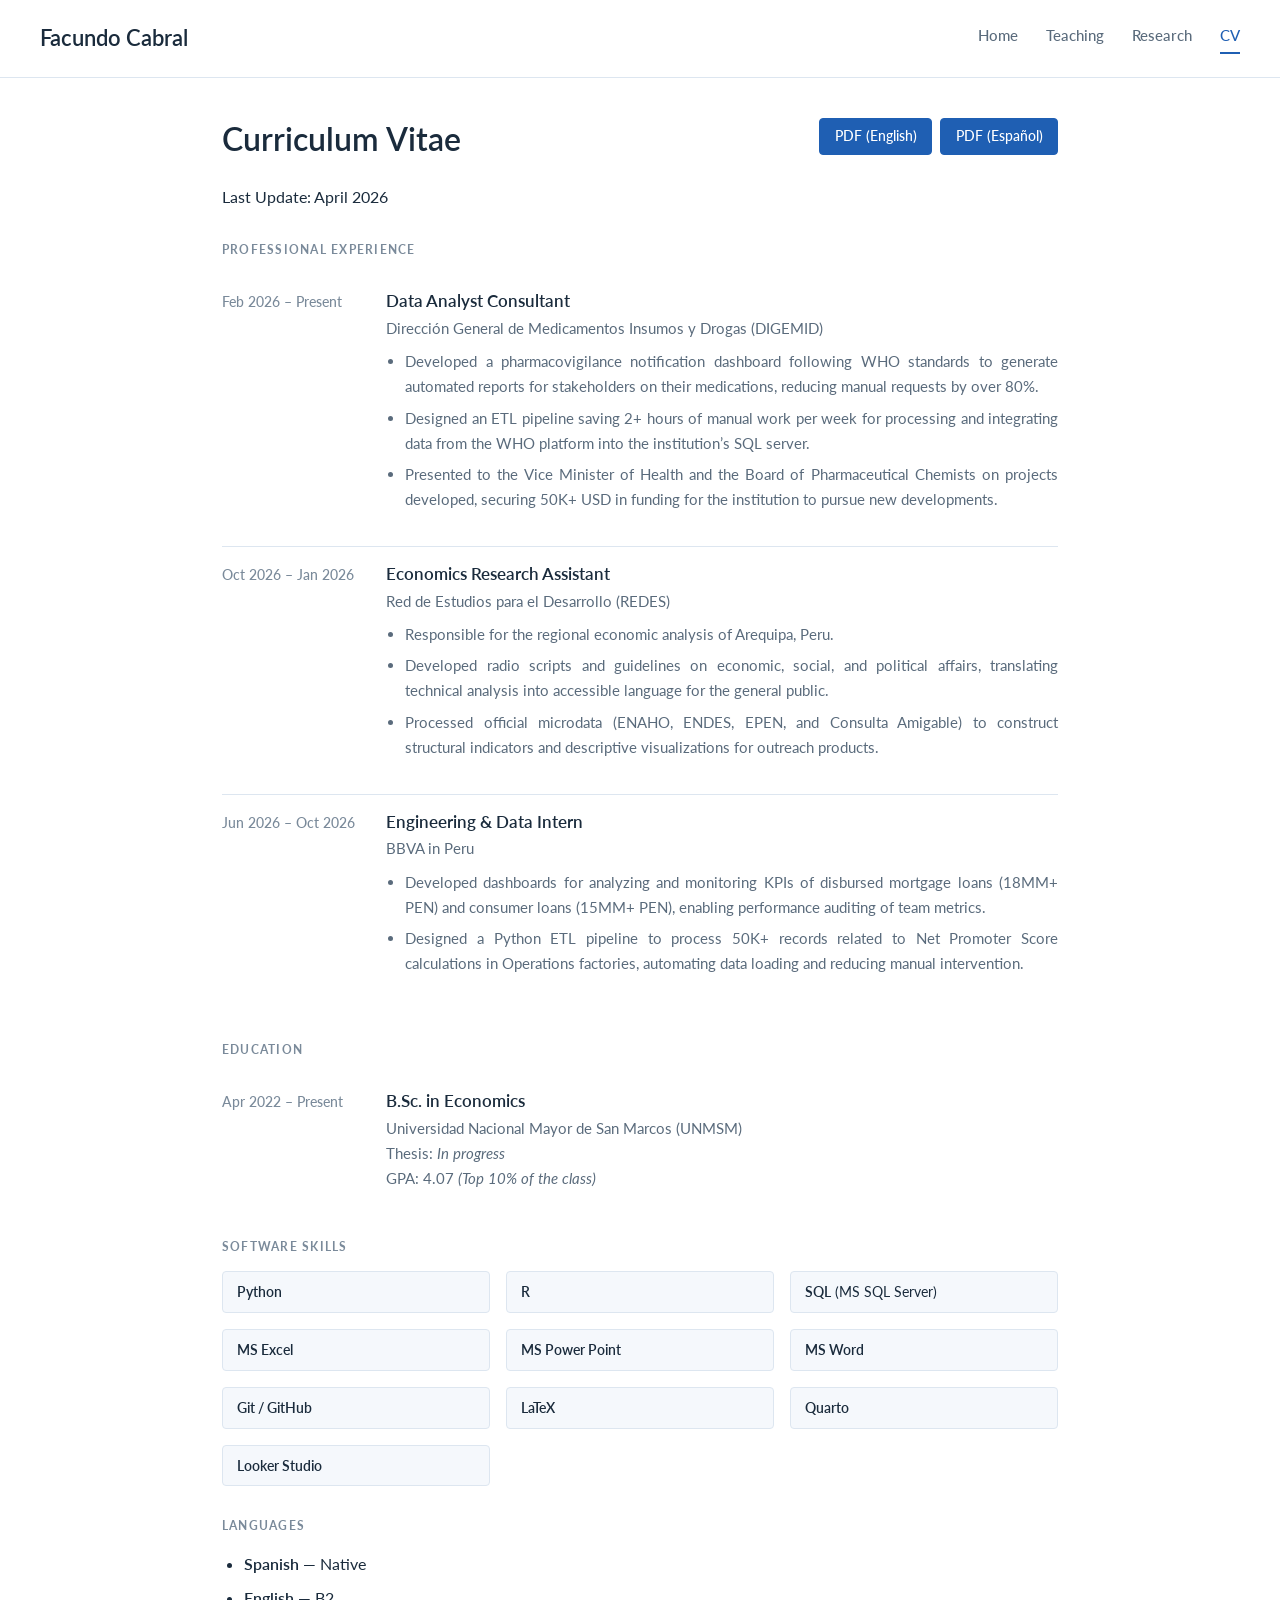
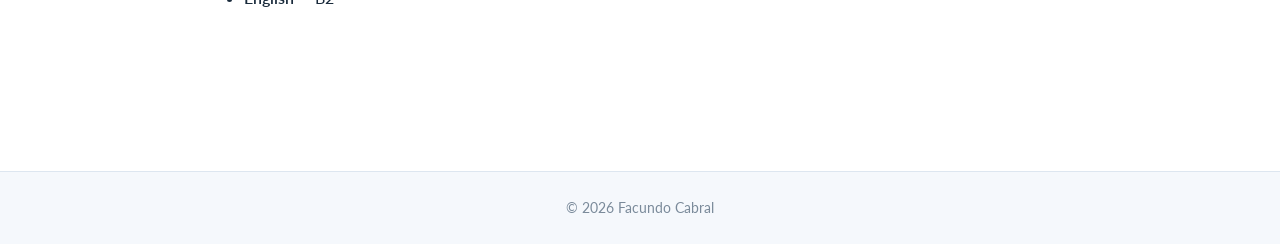
==== commit ee44952e: "feat: Update CVs" ====
--- a/cv.html
+++ b/cv.html
@@ -52,7 +52,7 @@
         </div>
       </div>
       <div class="cv-entry">
-        <div class="cv-date">Oct 2026 – Feb 2026</div>
+        <div class="cv-date">Oct 2026 – Jan 2026</div>
         <div class="cv-detail">
           <h4>Economics Research Assistant</h4>
           <p class="place">Red de Estudios para el Desarrollo (REDES)</p>
